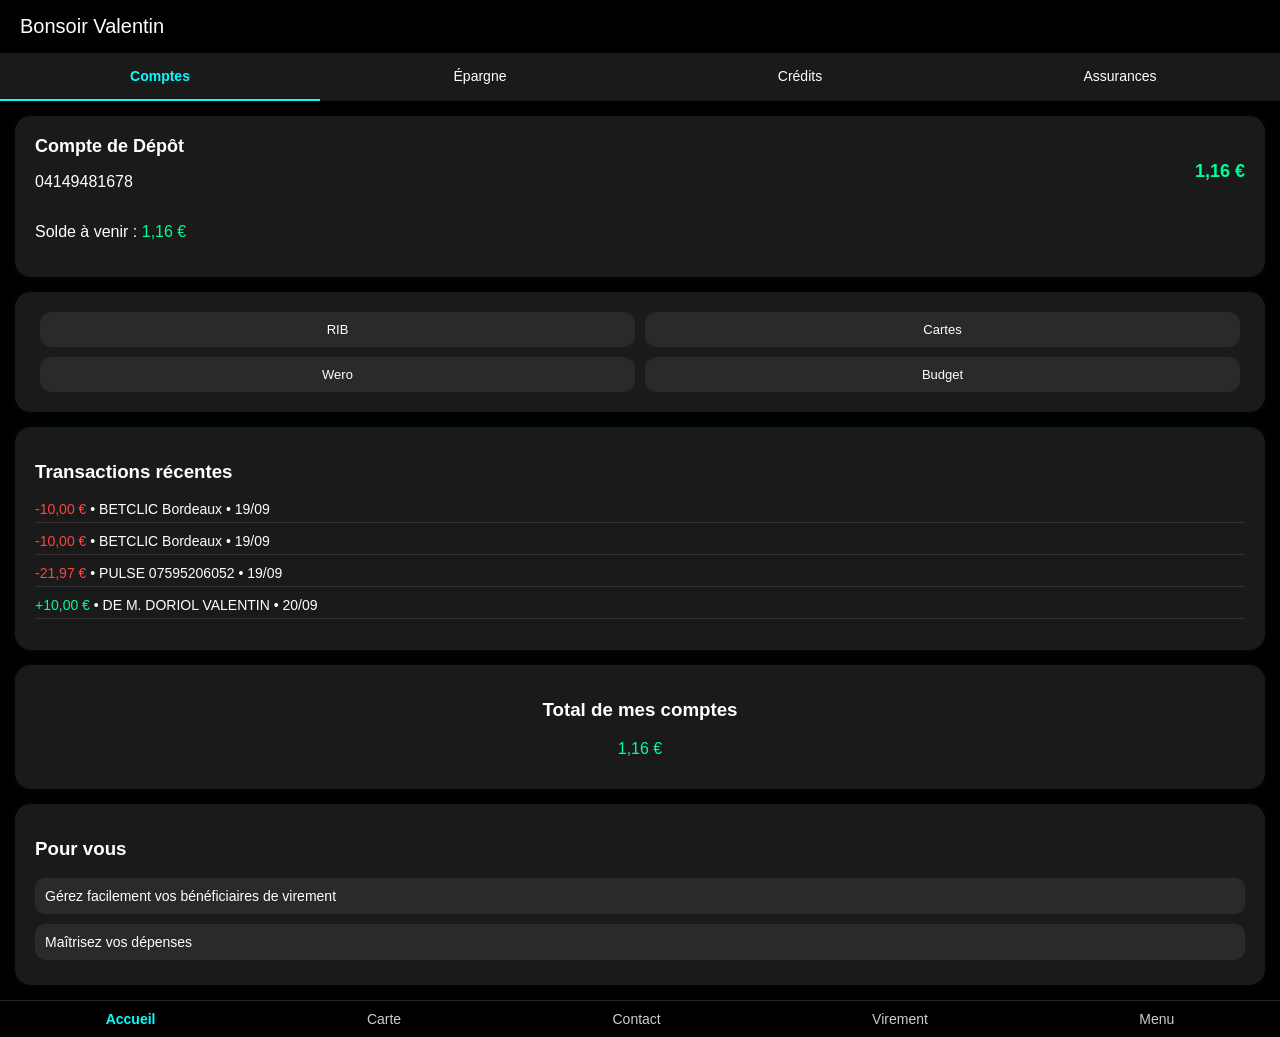
==== index.html @ 3440abf5 "Update index.html" ====
<!DOCTYPE html>
<html lang="fr">
<head>
  <meta charset="UTF-8" />
  <meta name="viewport" content="width=device-width, initial-scale=1.0" />
  <title>Compte Principal</title>
  <link rel="stylesheet" href="style.css" />
</head>
<body>
  <header>
    <div class="greeting">Bonsoir Valentin</div>
    <nav class="tab-bar">
      <button class="tab active">Comptes</button>
      <button class="tab">Épargne</button>
      <button class="tab">Crédits</button>
      <button class="tab">Assurances</button>
    </nav>
  </header>

  <main>
    <section class="card depot">
  <div class="depot-header">
    <div class="depot-left">
      <h2>Compte de Dépôt</h2>
      <p class="account-number">04149481678</p>
    </div>
    <div class="depot-right">
      <p class="balance-amount green">1,16 €</p>
    </div>
  </div>
  <div class="depot-footer">
    <p class="upcoming-balance">Solde à venir : <span class="green">1,16 €</span></p>
  </div>
</section>

    <section class="card actions">
      <div class="action-button">RIB</div>
      <div class="action-button">Cartes</div>
      <div class="action-button">Wero</div>
      <div class="action-button">Budget</div>
    </section>

    <section class="card transactions">
      <h3>Transactions récentes</h3>
      <ul>
        <li><span class="red">-10,00 €</span> • BETCLIC Bordeaux • 19/09</li>
        <li><span class="red">-10,00 €</span> • BETCLIC Bordeaux • 19/09</li>
        <li><span class="red">-21,97 €</span> • PULSE 07595206052 • 19/09</li>
        <li><span class="green">+10,00 €</span> • DE M. DORIOL VALENTIN • 20/09</li>
      </ul>
    </section>

    <section class="card summary">
      <h3>Total de mes comptes</h3>
      <p class="balance"><span class="green">1,16 €</span></p>
    </section>

    <section class="card for-you">
      <h3>Pour vous</h3>
      <div class="promo">Gérez facilement vos bénéficiaires de virement</div>
      <div class="promo">Maîtrisez vos dépenses</div>
    </section>
  </main>

  <footer>
    <nav class="bottom-nav">
      <span class="nav-item active">Accueil</span>
      <span class="nav-item">Carte</span>
      <span class="nav-item">Contact</span>
      <span class="nav-item">Virement</span>
      <span class="nav-item">Menu</span>
    </nav>
  </footer>

  <script>
    const tabs = document.querySelectorAll('.tab');
    tabs.forEach(tab => {
      tab.addEventListener('click', () => {
        tabs.forEach(t => t.classList.remove('active'));
        tab.classList.add('active');
      });
    });
  </script>
</body>
</html>
---- style.css ----
/* === Style global === */
body {
  margin: 0;
  background-color: #000;
  font-family: -apple-system, BlinkMacSystemFont, 'Segoe UI', Roboto, Arial, sans-serif;
  color: white;
}

/* === Salutation === */
.greeting {
  font-size: 20px;
  font-weight: 500;
  padding: 15px 20px;
  color: #fff;
}

/* === Barre d’onglets === */
.tab-bar {
  display: flex;
  justify-content: space-between;
  background-color: #1a1a1a;
}

.tab {
  flex: 1;
  padding: 15px 0;
  background-color: #1a1a1a;
  color: white;
  border: none;
  font-size: 14px;
  text-align: center;
  cursor: pointer;
  border-bottom: 2px solid transparent;
}

.tab.active {
  color: #00ffff;
  border-bottom: 2px solid #00ffff;
  font-weight: bold;
}

/* === Cartes encadrées === */
.card {
  background-color: #1a1a1a;
  margin: 15px;
  padding: 15px 20px;
  border-radius: 16px;
  box-shadow: 0 0 10px rgba(0, 255, 255, 0.05);
}

/* === Section Compte de Dépôt === */
.card.depot {
  padding: 20px;
}

.depot-header {
  display: flex;
  justify-content: space-between;
  align-items: center;
  margin-bottom: 10px;
}

.depot-header h2 {
  font-size: 18px;
  margin: 0;
  color: white;
}

.balance-amount {
  font-size: 18px;
  font-weight: bold;
}

.depot-details {
  display: flex;
  justify-content: space-between;
  font-size: 14px;
  color: #ccc;
}

.account-number,
.upcoming-balance {
  font-weight: 500;
}

/* === Boutons d’action === */
.actions {
  display: flex;
  justify-content: space-around;
  flex-wrap: wrap;
}

.action-button {
  background-color: #2a2a2a;
  padding: 10px 15px;
  border-radius: 12px;
  color: white;
  font-size: 13px;
  margin: 5px;
  flex: 1 1 40%;
  text-align: center;
}

/* === Transactions === */
.transactions ul {
  list-style: none;
  padding: 0;
}

.transactions li {
  margin-bottom: 10px;
  font-size: 14px;
  border-bottom: 1px solid #333;
  padding-bottom: 5px;
}

/* === Résumé des comptes === */
.summary {
  text-align: center;
  font-size: 16px;
}

/* === Suggestions personnalisées === */
.for-you .promo {
  background-color: #2a2a2a;
  padding: 10px;
  margin: 10px 0;
  border-radius: 10px;
  font-size: 14px;
}

/* === Menu bas === */
.bottom-nav {
  display: flex;
  justify-content: space-around;
  background-color: #000;
  padding: 10px 0;
  border-top: 1px solid #222;
}

.nav-item {
  color: #ccc;
  font-size: 14px;
}

.nav-item.active {
  color: #00ffff;
  font-weight: bold;
}

/* === Couleurs === */
.green {
  color: #00ff99;
}

.red {
  color: #ff4444;
}

.nav-item.active {
  color: #00ffff;
  font-weight: bold;
}
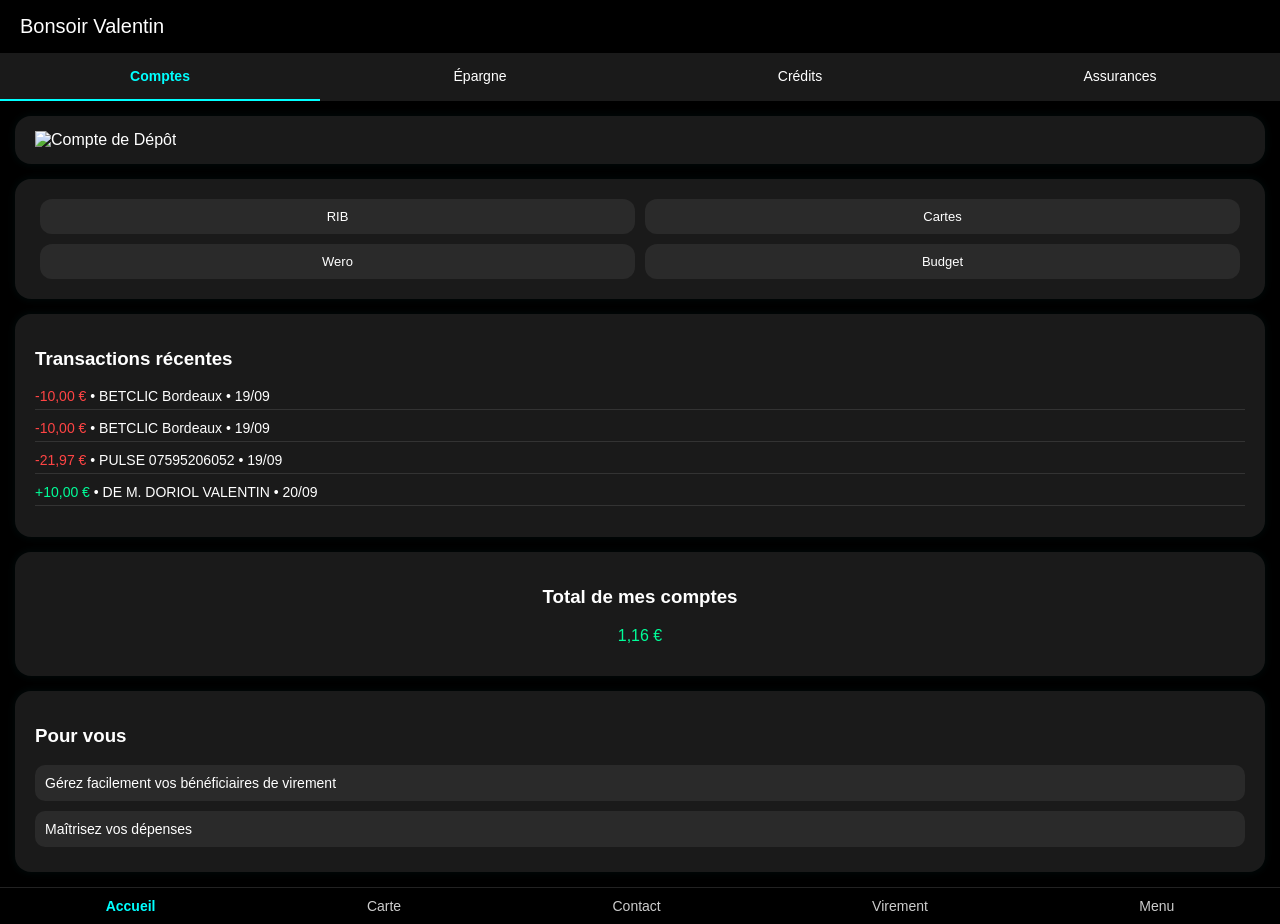
==== commit 961fdc1b: "Update index.html" ====
--- a/index.html
+++ b/index.html
@@ -18,19 +18,8 @@
   </header>
 
   <main>
-    <section class="card depot">
-  <div class="depot-header">
-    <div class="depot-left">
-      <h2>Compte de Dépôt</h2>
-      <p class="account-number">04149481678</p>
-    </div>
-    <div class="depot-right">
-      <p class="balance-amount green">1,16 €</p>
-    </div>
-  </div>
-  <div class="depot-footer">
-    <p class="upcoming-balance">Solde à venir : <span class="green">1,16 €</span></p>
-  </div>
+    <section class="card">
+  <img src="images/compte.png" alt="Compte de Dépôt" class="depot-image" />
 </section>
 
     <section class="card actions">
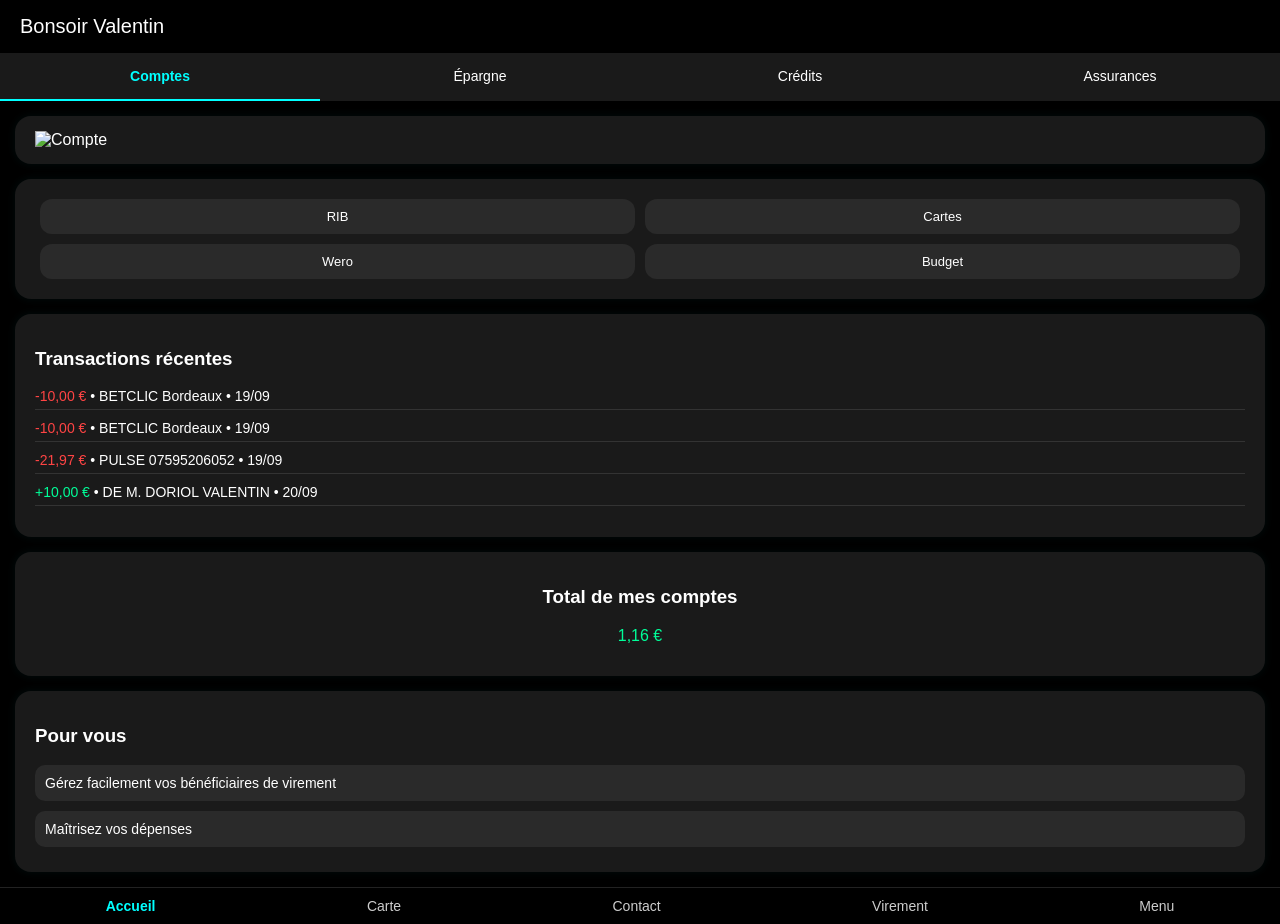
==== commit eaaba69b: "Update index.html" ====
--- a/index.html
+++ b/index.html
@@ -19,7 +19,7 @@
 
   <main>
     <section class="card">
-  <img src="images/compte.png" alt="Compte de Dépôt" class="depot-image" />
+  <img src="images/compte.png" alt="Compte" class="depot-image" />
 </section>
 
     <section class="card actions">
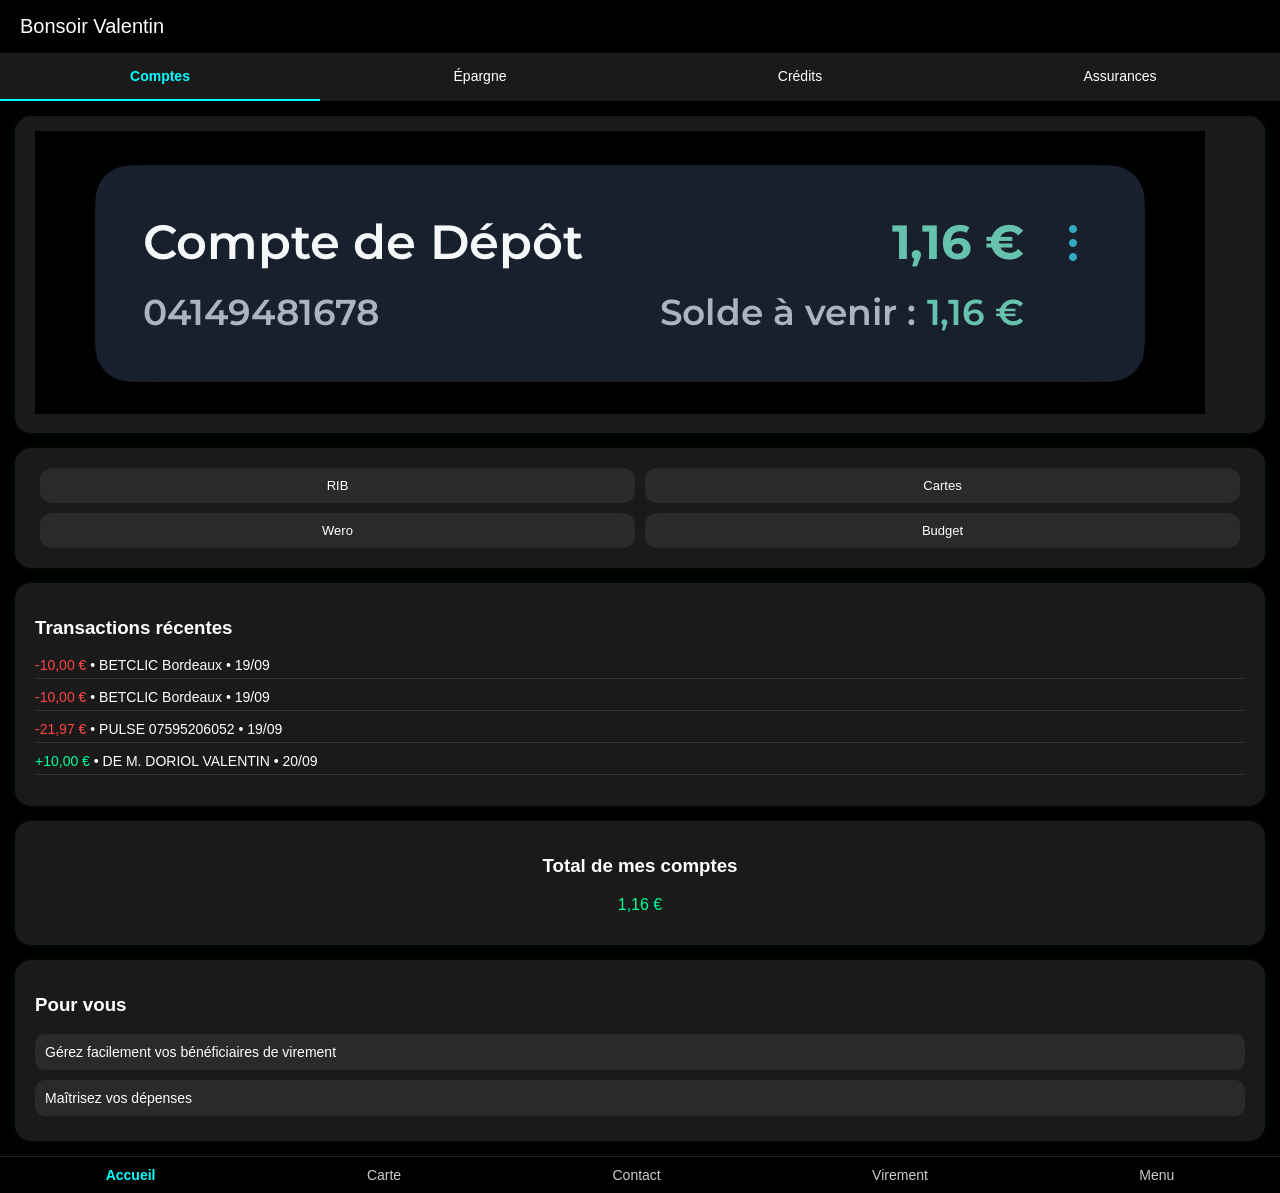
==== commit 2a9b15c7: "Update index.html" ====
--- a/index.html
+++ b/index.html
@@ -19,7 +19,7 @@
 
   <main>
     <section class="card">
-  <img src="images/compte.png" alt="Compte" class="depot-image" />
+  <img src="images/compte-depot.png" alt="Compte" class="depot-image" />
 </section>
 
     <section class="card actions">
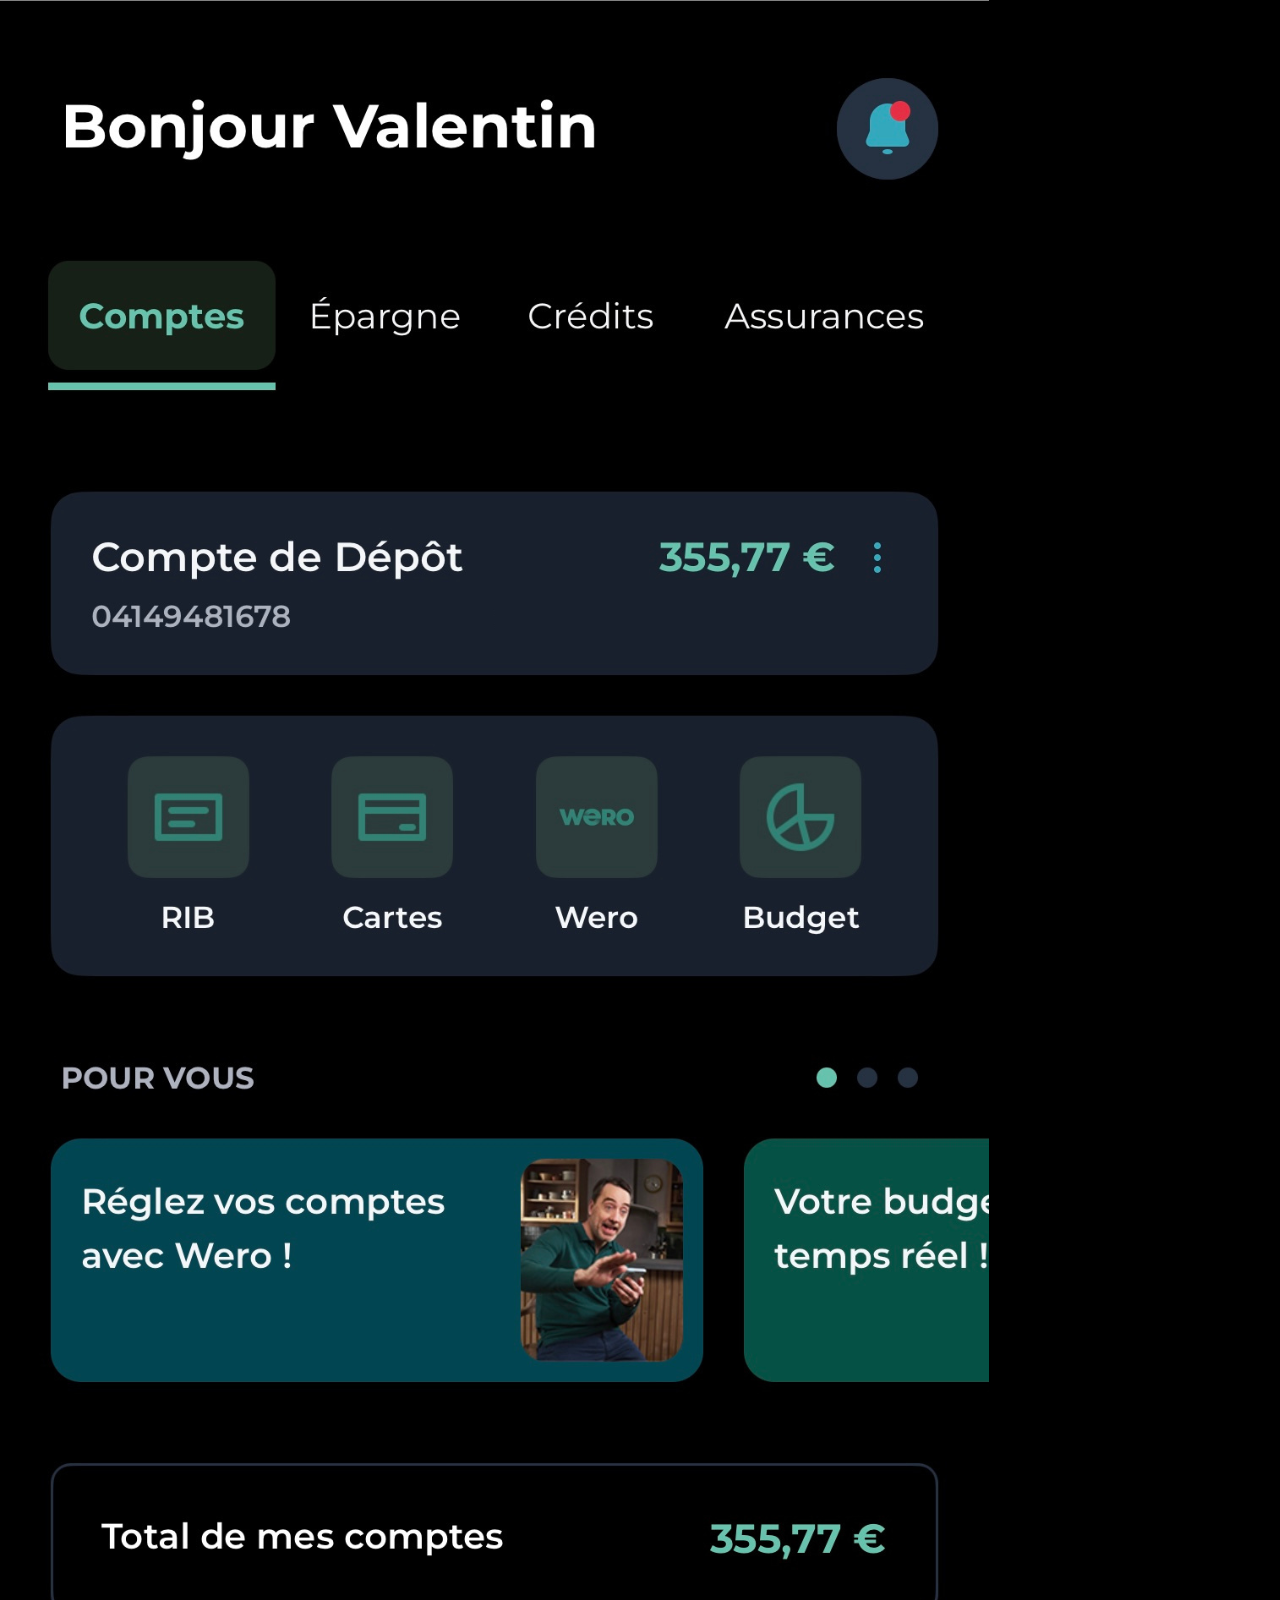
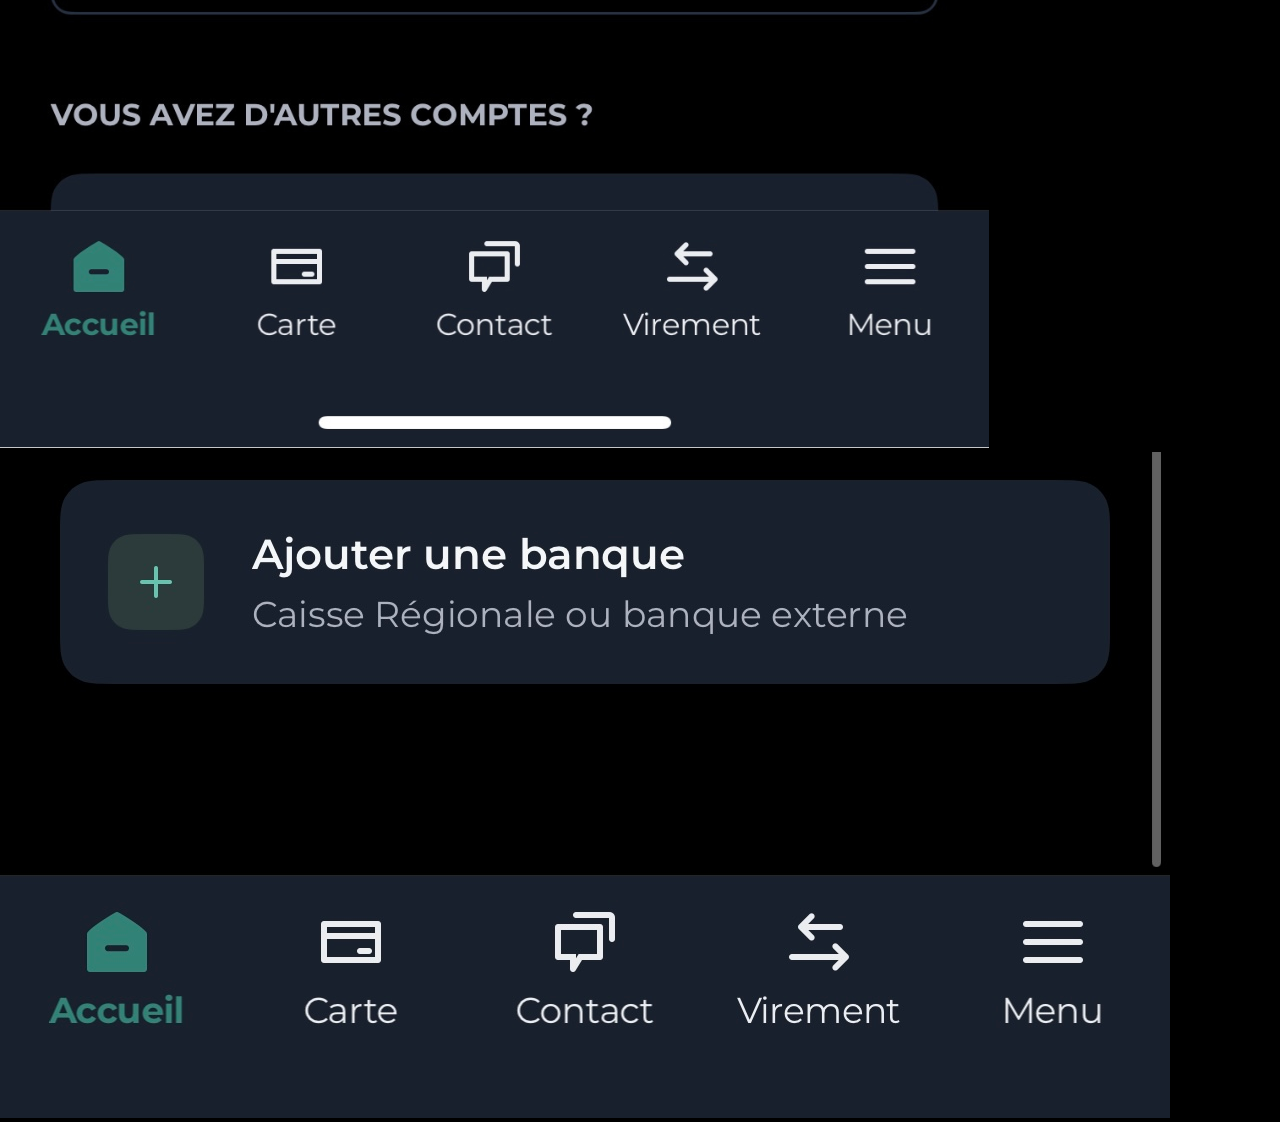
==== commit 814b0a81: "Update index.html" ====
--- a/index.html
+++ b/index.html
@@ -3,72 +3,18 @@
 <head>
   <meta charset="UTF-8" />
   <meta name="viewport" content="width=device-width, initial-scale=1.0" />
-  <title>Compte Principal</title>
+  <title>Interface Bancaire</title>
   <link rel="stylesheet" href="style.css" />
 </head>
 <body>
-  <header>
-    <div class="greeting">Bonsoir Valentin</div>
-    <nav class="tab-bar">
-      <button class="tab active">Comptes</button>
-      <button class="tab">Épargne</button>
-      <button class="tab">Crédits</button>
-      <button class="tab">Assurances</button>
-    </nav>
-  </header>
-
   <main>
-    <section class="card">
-  <img src="images/compte-depot.png" alt="Compte" class="depot-image" />
-</section>
-
-    <section class="card actions">
-      <div class="action-button">RIB</div>
-      <div class="action-button">Cartes</div>
-      <div class="action-button">Wero</div>
-      <div class="action-button">Budget</div>
+    <section class="image-block">
+      <img src="images/ecran1.png" alt="Écran 1" class="full-image" />
     </section>
 
-    <section class="card transactions">
-      <h3>Transactions récentes</h3>
-      <ul>
-        <li><span class="red">-10,00 €</span> • BETCLIC Bordeaux • 19/09</li>
-        <li><span class="red">-10,00 €</span> • BETCLIC Bordeaux • 19/09</li>
-        <li><span class="red">-21,97 €</span> • PULSE 07595206052 • 19/09</li>
-        <li><span class="green">+10,00 €</span> • DE M. DORIOL VALENTIN • 20/09</li>
-      </ul>
-    </section>
-
-    <section class="card summary">
-      <h3>Total de mes comptes</h3>
-      <p class="balance"><span class="green">1,16 €</span></p>
-    </section>
-
-    <section class="card for-you">
-      <h3>Pour vous</h3>
-      <div class="promo">Gérez facilement vos bénéficiaires de virement</div>
-      <div class="promo">Maîtrisez vos dépenses</div>
+    <section class="image-block">
+      <img src="images/ecran2.png" alt="Écran 2" class="full-image" />
     </section>
   </main>
-
-  <footer>
-    <nav class="bottom-nav">
-      <span class="nav-item active">Accueil</span>
-      <span class="nav-item">Carte</span>
-      <span class="nav-item">Contact</span>
-      <span class="nav-item">Virement</span>
-      <span class="nav-item">Menu</span>
-    </nav>
-  </footer>
-
-  <script>
-    const tabs = document.querySelectorAll('.tab');
-    tabs.forEach(tab => {
-      tab.addEventListener('click', () => {
-        tabs.forEach(t => t.classList.remove('active'));
-        tab.classList.add('active');
-      });
-    });
-  </script>
 </body>
 </html>
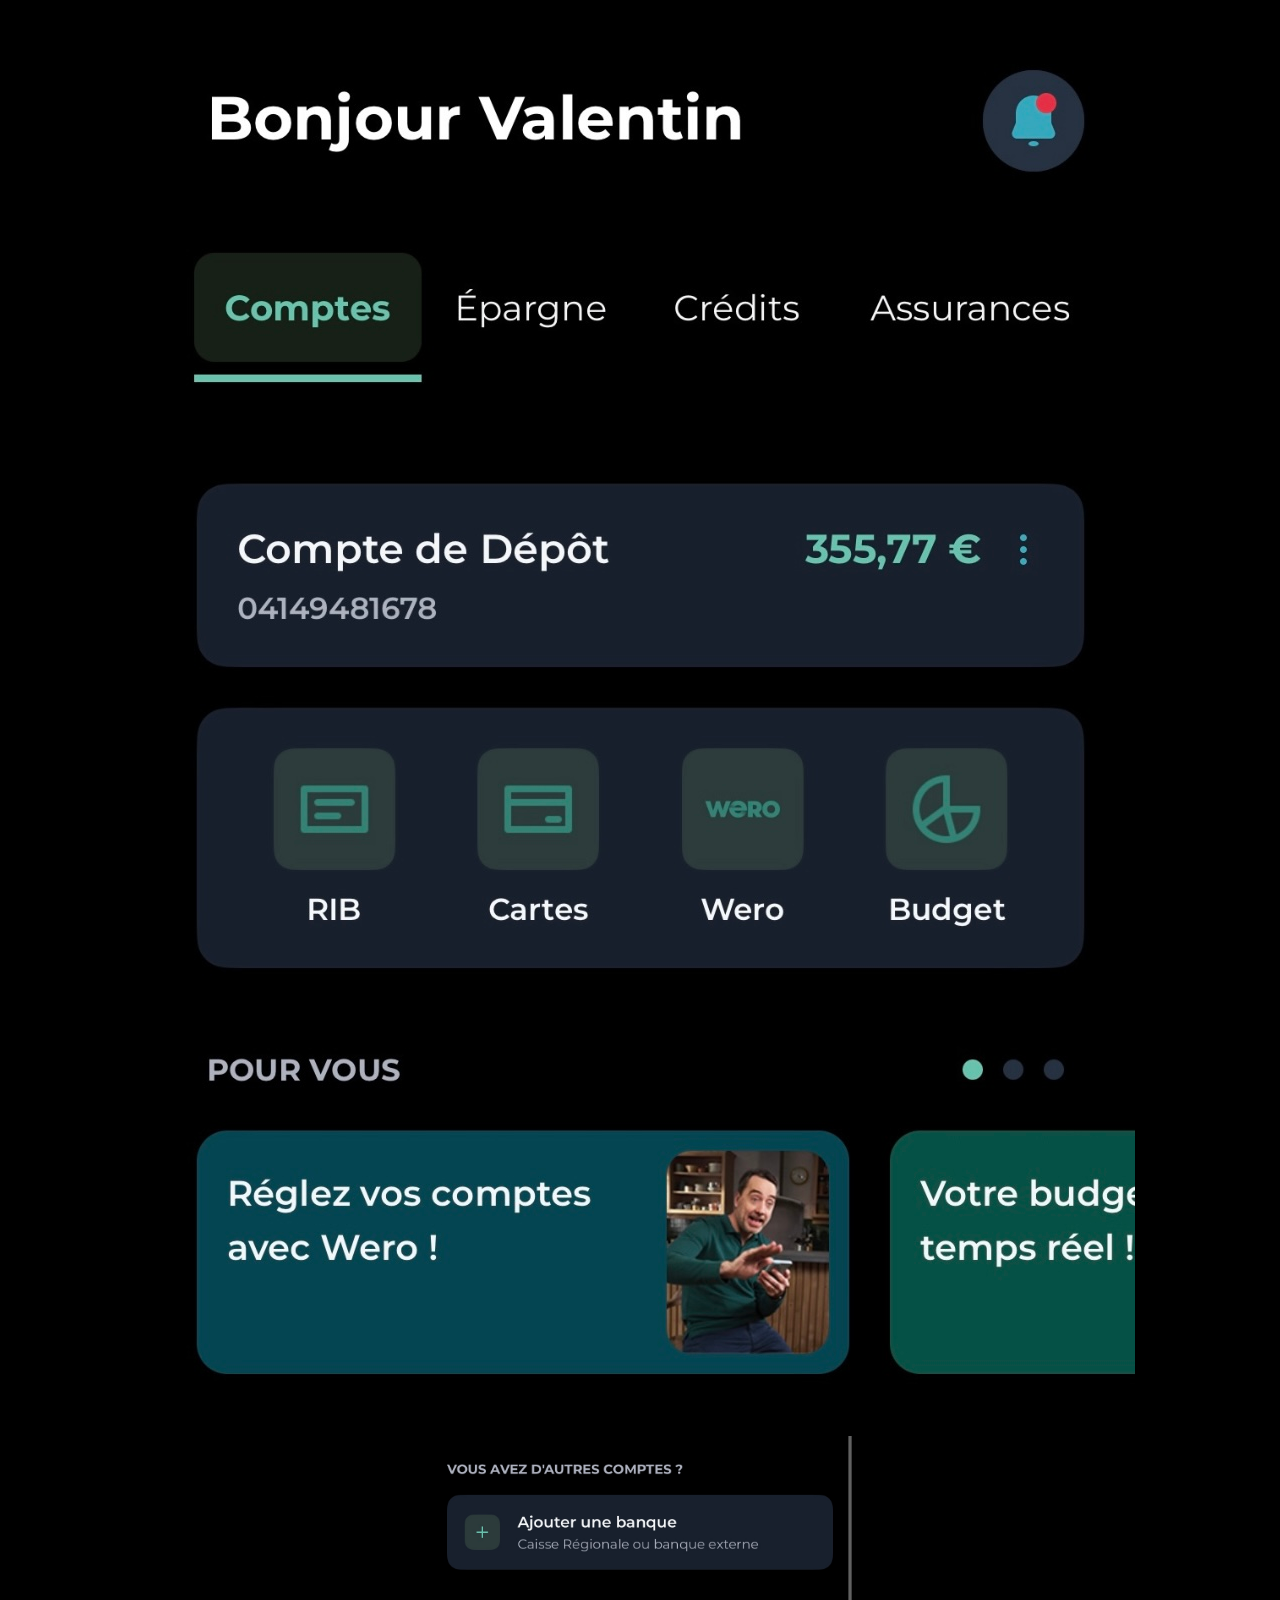
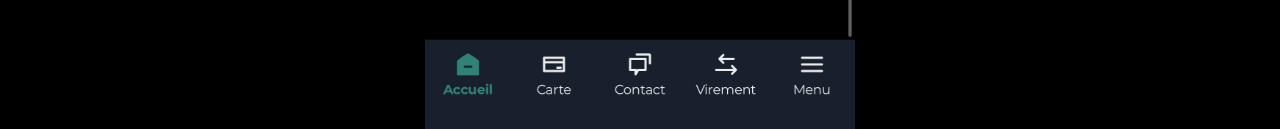
==== commit 3d698cc4: "Update index.html" ====
--- a/index.html
+++ b/index.html
@@ -3,17 +3,20 @@
 <head>
   <meta charset="UTF-8" />
   <meta name="viewport" content="width=device-width, initial-scale=1.0" />
-  <title>Interface Bancaire</title>
+  <title>Accueil</title>
   <link rel="stylesheet" href="style.css" />
 </head>
 <body>
   <main>
+    <!-- Première image avec zone cliquable -->
+    <div class="image-container">
+      <img src="images/ecran1.png" alt="Accueil - Partie 1" class="full-image" />
+      <a href="epargne.html" class="click-zone" title="Accéder à Épargne"></a>
+    </div>
+
+    <!-- Deuxième image en dessous -->
     <section class="image-block">
-      <img src="images/ecran1.png" alt="Écran 1" class="full-image" />
-    </section>
-
-    <section class="image-block">
-      <img src="images/ecran2.png" alt="Écran 2" class="full-image" />
+      <img src="images/ecran2.png" alt="Accueil - Partie 2" class="full-image" />
     </section>
   </main>
 </body>
--- a/style.css
+++ b/style.css
@@ -1,163 +1,30 @@
 /* === Style global === */
 body {
   margin: 0;
+  padding: 0;
   background-color: #000;
-  font-family: -apple-system, BlinkMacSystemFont, 'Segoe UI', Roboto, Arial, sans-serif;
-  color: white;
 }
 
-/* === Salutation === */
-.greeting {
-  font-size: 20px;
-  font-weight: 500;
-  padding: 15px 20px;
-  color: #fff;
+main {
+  display: flex;
+  flex-direction: column;
+  align-items: center;
 }
 
-/* === Barre d’onglets === */
-.tab-bar {
-  display: flex;
-  justify-content: space-between;
-  background-color: #1a1a1a;
-}
-
-.tab {
-  flex: 1;
-  padding: 15px 0;
-  background-color: #1a1a1a;
-  color: white;
-  border: none;
-  font-size: 14px;
-  text-align: center;
-  cursor: pointer;
-  border-bottom: 2px solid transparent;
-}
-
-.tab.active {
-  color: #00ffff;
-  border-bottom: 2px solid #00ffff;
-  font-weight: bold;
-}
-
-/* === Cartes encadrées === */
-.card {
-  background-color: #1a1a1a;
-  margin: 15px;
-  padding: 15px 20px;
-  border-radius: 16px;
-  box-shadow: 0 0 10px rgba(0, 255, 255, 0.05);
-}
-
-/* === Section Compte de Dépôt === */
-.card.depot {
-  padding: 20px;
-}
-
-.depot-header {
-  display: flex;
-  justify-content: space-between;
-  align-items: center;
-  margin-bottom: 10px;
-}
-
-.depot-header h2 {
-  font-size: 18px;
+/* === Bloc image === */
+.image-block {
+  width: 100%;
+  max-width: 430px; /* largeur iPhone 14 */
   margin: 0;
-  color: white;
-}
-
-.balance-amount {
-  font-size: 18px;
-  font-weight: bold;
-}
-
-.depot-details {
-  display: flex;
-  justify-content: space-between;
-  font-size: 14px;
-  color: #ccc;
-}
-
-.account-number,
-.upcoming-balance {
-  font-weight: 500;
-}
-
-/* === Boutons d’action === */
-.actions {
-  display: flex;
-  justify-content: space-around;
-  flex-wrap: wrap;
-}
-
-.action-button {
-  background-color: #2a2a2a;
-  padding: 10px 15px;
-  border-radius: 12px;
-  color: white;
-  font-size: 13px;
-  margin: 5px;
-  flex: 1 1 40%;
-  text-align: center;
-}
-
-/* === Transactions === */
-.transactions ul {
-  list-style: none;
   padding: 0;
 }
 
-.transactions li {
-  margin-bottom: 10px;
-  font-size: 14px;
-  border-bottom: 1px solid #333;
-  padding-bottom: 5px;
+/* === Image pleine largeur === */
+.full-image {
+  width: 100%;
+  height: auto;
+  display: block;
+  margin: 0;
+  padding: 0;
+  border: none;
 }
-
-/* === Résumé des comptes === */
-.summary {
-  text-align: center;
-  font-size: 16px;
-}
-
-/* === Suggestions personnalisées === */
-.for-you .promo {
-  background-color: #2a2a2a;
-  padding: 10px;
-  margin: 10px 0;
-  border-radius: 10px;
-  font-size: 14px;
-}
-
-/* === Menu bas === */
-.bottom-nav {
-  display: flex;
-  justify-content: space-around;
-  background-color: #000;
-  padding: 10px 0;
-  border-top: 1px solid #222;
-}
-
-.nav-item {
-  color: #ccc;
-  font-size: 14px;
-}
-
-.nav-item.active {
-  color: #00ffff;
-  font-weight: bold;
-}
-
-/* === Couleurs === */
-.green {
-  color: #00ff99;
-}
-
-.red {
-  color: #ff4444;
-}
-
-.nav-item.active {
-  color: #00ffff;
-  font-weight: bold;
-}
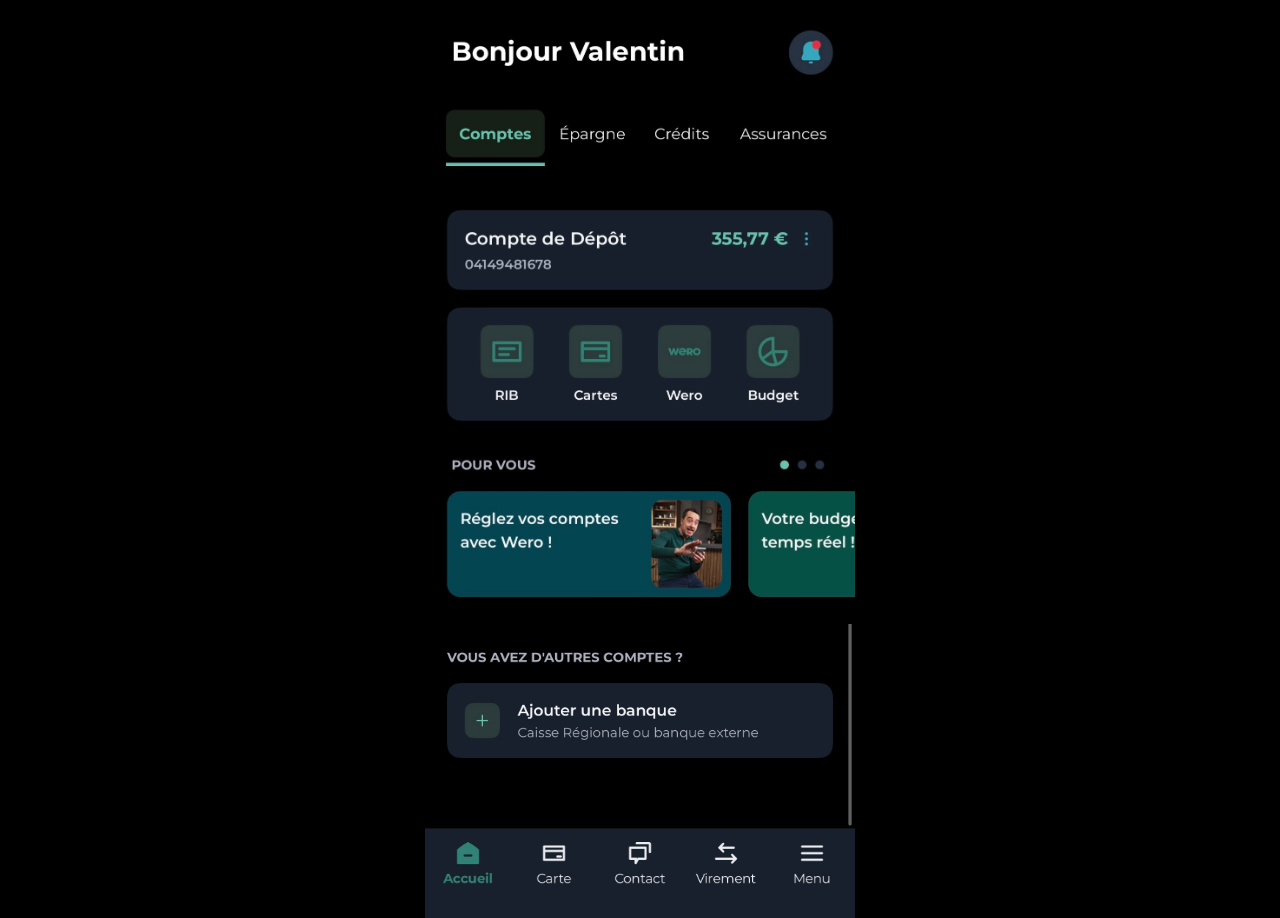
==== commit b7b82e3b: "Update index.html" ====
--- a/index.html
+++ b/index.html
@@ -8,11 +8,15 @@
 </head>
 <body>
   <main>
-    <!-- Première image avec zone cliquable -->
     <div class="image-container">
-      <img src="images/ecran1.png" alt="Accueil - Partie 1" class="full-image" />
-      <a href="epargne.html" class="click-zone" title="Accéder à Épargne"></a>
-    </div>
+  <img src="images/ecran1.png" alt="Accueil - Partie 1" class="full-image" />
+
+  <!-- Zone cliquable sur "Épargne" -->
+  <a href="epargne.html" class="click-zone epargne" title="Accéder à Épargne"></a>
+
+  <!-- Zone cliquable sur "Compte de Dépôt" -->
+  <a href="depot.html" class="click-zone depot" title="Accéder à Compte de Dépôt"></a>
+</div>
 
     <!-- Deuxième image en dessous -->
     <section class="image-block">
--- a/style.css
+++ b/style.css
@@ -12,14 +12,15 @@
 }
 
 /* === Bloc image === */
+.image-container,
 .image-block {
   width: 100%;
   max-width: 430px; /* largeur iPhone 14 */
   margin: 0;
   padding: 0;
+  position: relative;
 }
 
-/* === Image pleine largeur === */
 .full-image {
   width: 100%;
   height: auto;
@@ -28,3 +29,24 @@
   padding: 0;
   border: none;
 }
+
+/* === Zone cliquable sur "Épargne" === */
+.click-zone {
+  position: absolute;
+  top: 50px;       /* distance du haut */
+  left: 140px;     /* distance du bord gauche (33% de 430px) */
+  width: 80px;     /* largeur du mot */
+  height: 40px;    /* hauteur du mot */
+  z-index: 2;
+}
+
+/* === Zone cliquable sur "Comptes" dans epargne.png === */
+.click-zone.comptes {
+  position: absolute;
+  top: 50px;     /* ajuste selon la position du mot "Comptes" */
+  left: 15px;    /* distance du bord gauche */
+  width: 80px;   /* largeur du mot */
+  height: 40px;  /* hauteur du mot */
+  z-index: 2;
+}
+
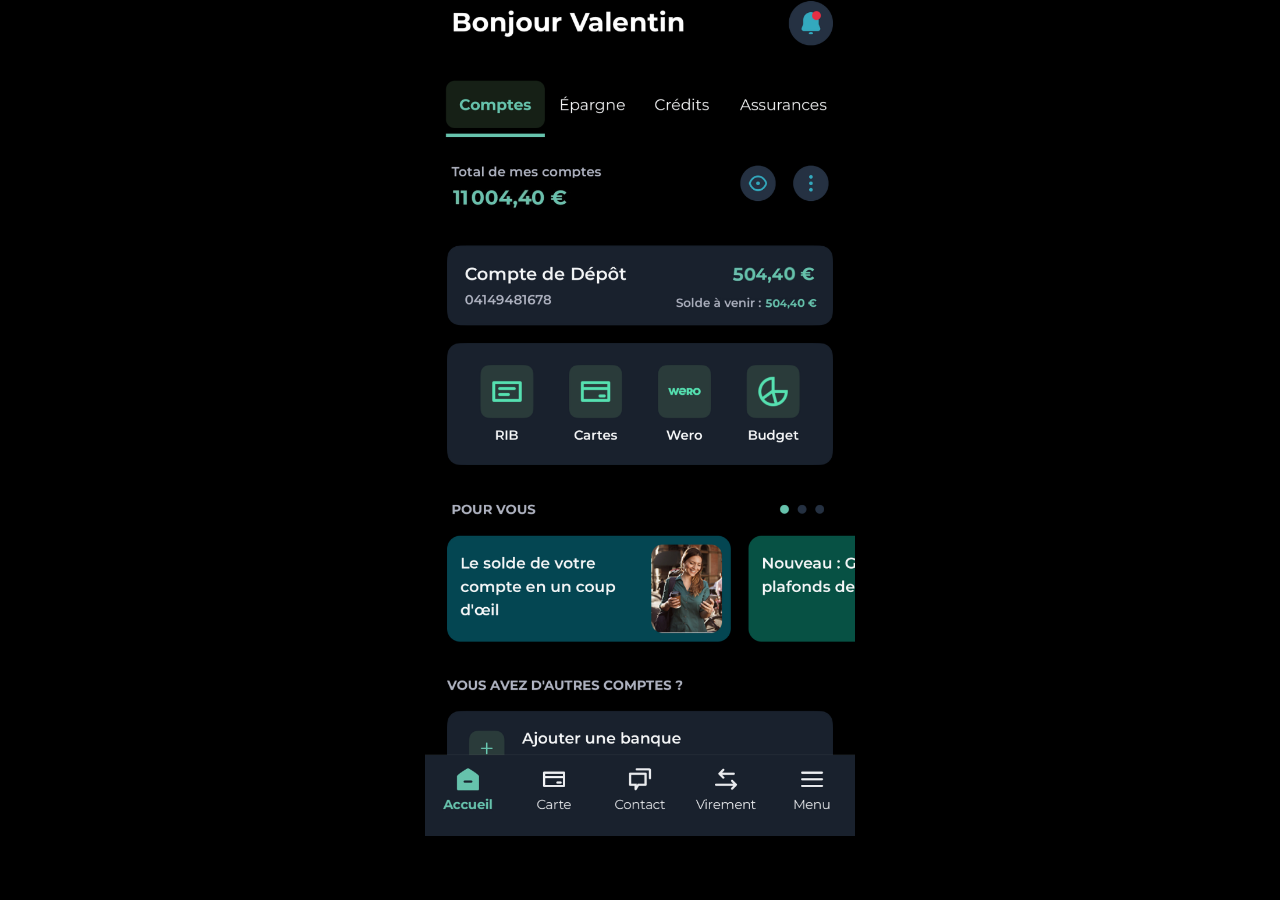
==== commit 4acf116a: "Update index.html" ====
--- a/index.html
+++ b/index.html
@@ -17,10 +17,7 @@
   <!-- Zone cliquable sur "Compte de Dépôt" -->
   <a href="depot.html" class="click-zone depot" title="Accéder à Compte de Dépôt"></a>
 </div>
-
-    <!-- Deuxième image en dessous -->
-    <section class="image-block">
-      <img src="images/ecran2.png" alt="Accueil - Partie 2" class="full-image" />
+    
     </section>
   </main>
 </body>
--- a/style.css
+++ b/style.css
@@ -33,17 +33,27 @@
 /* === Zone cliquable sur "Épargne" === */
 .click-zone {
   position: absolute;
-  top: 50px;       /* distance du haut */
+  top: 55px;       /* distance du haut */
   left: 140px;     /* distance du bord gauche (33% de 430px) */
   width: 80px;     /* largeur du mot */
   height: 40px;    /* hauteur du mot */
   z-index: 2;
 }
 
+/* Zone sur "Compte de Dépôt" */
+.click-zone.depot {
+  position: absolute;
+  top: 140px;   /* ajuste selon la position du bloc "Compte de Dépôt" */
+  left: 20px;
+  width: 390px;
+  height: 80px;
+  z-index: 2;
+}
+
 /* === Zone cliquable sur "Comptes" dans epargne.png === */
 .click-zone.comptes {
   position: absolute;
-  top: 50px;     /* ajuste selon la position du mot "Comptes" */
+  top: 55px;     /* ajuste selon la position du mot "Comptes" */
   left: 15px;    /* distance du bord gauche */
   width: 80px;   /* largeur du mot */
   height: 40px;  /* hauteur du mot */
